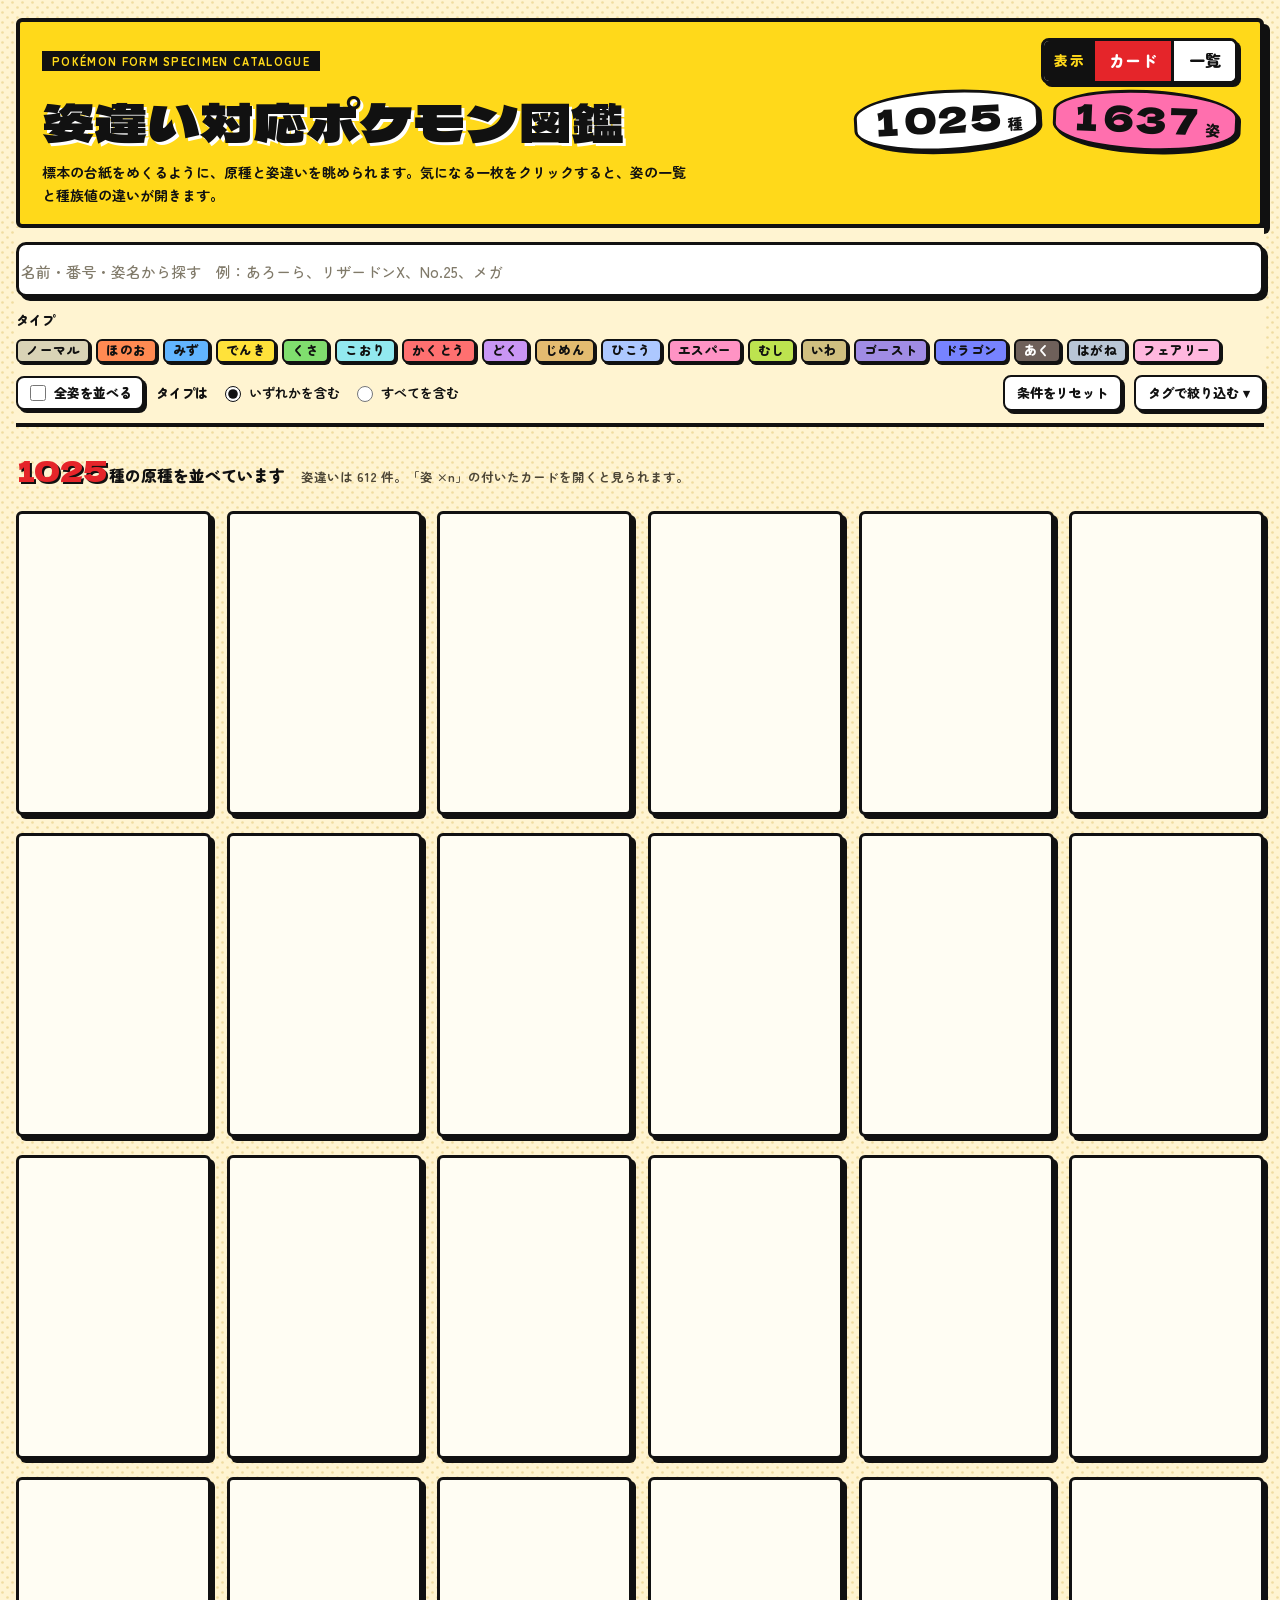
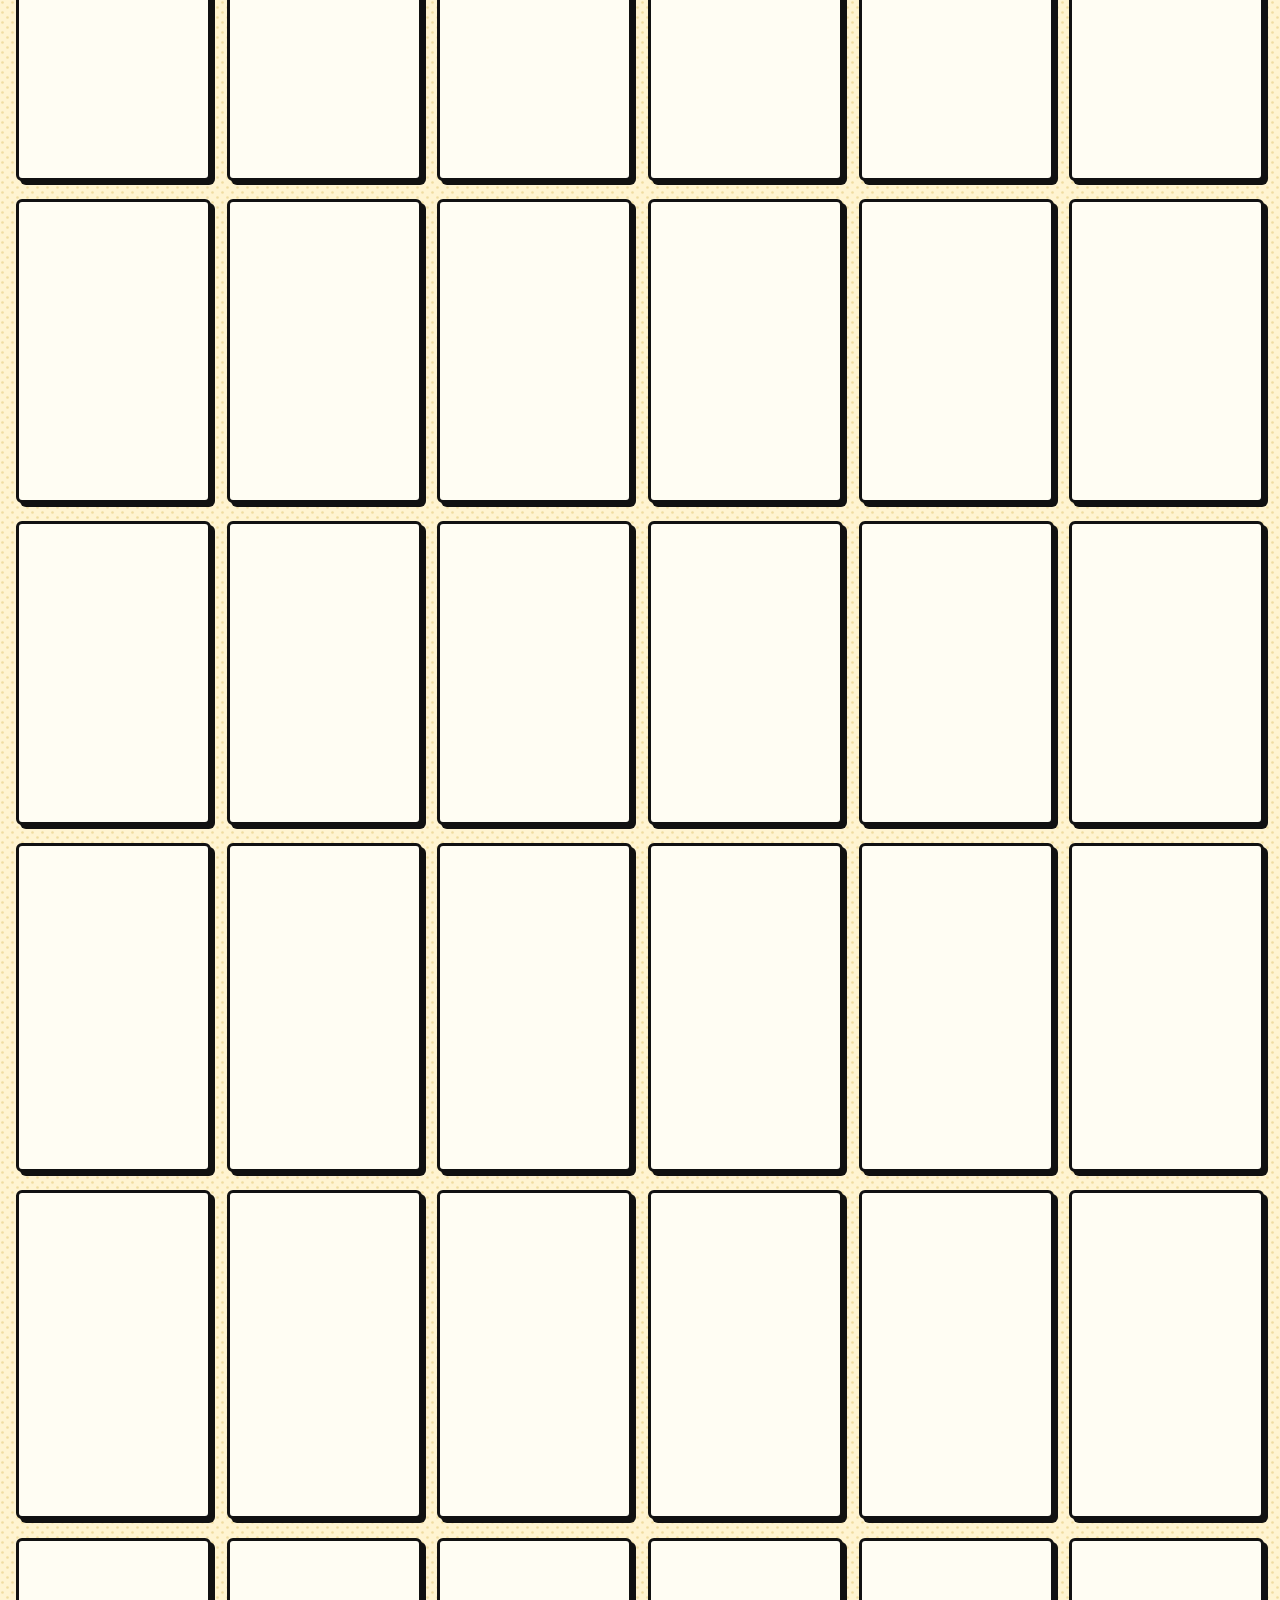
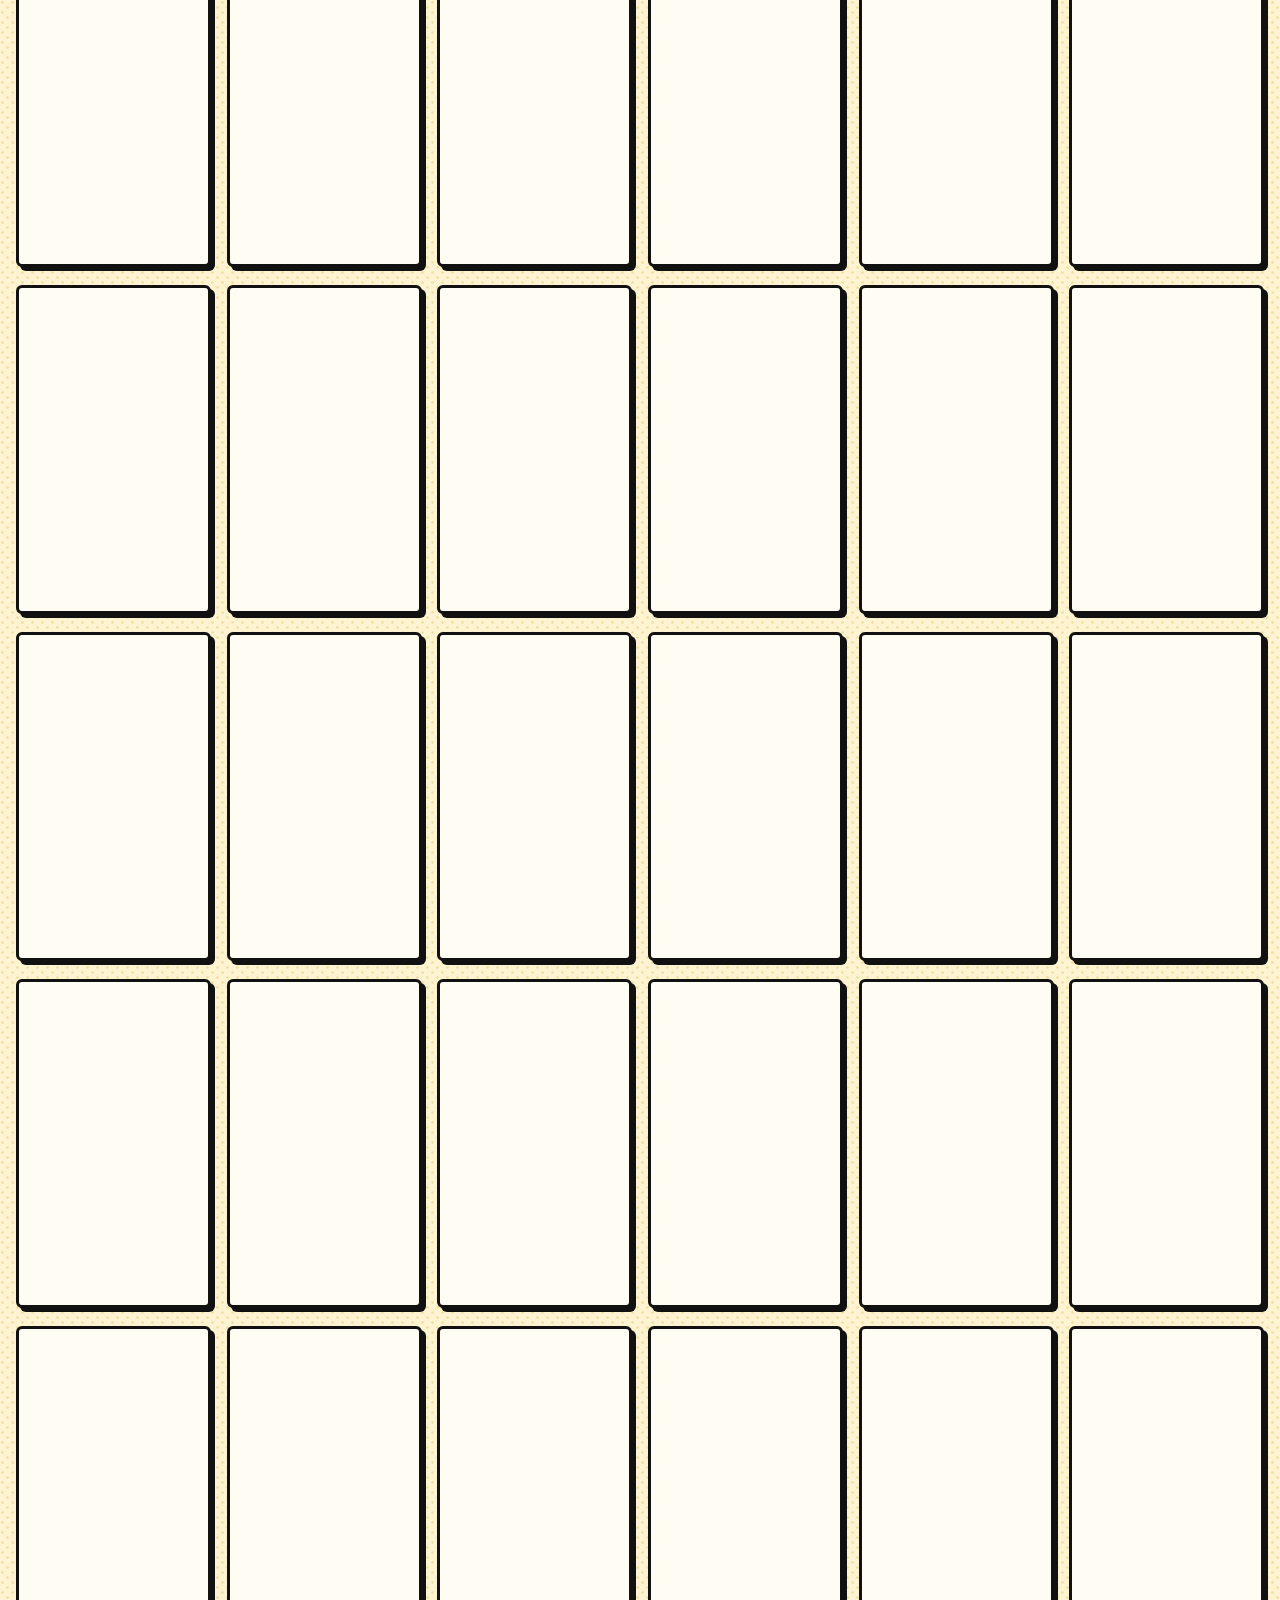
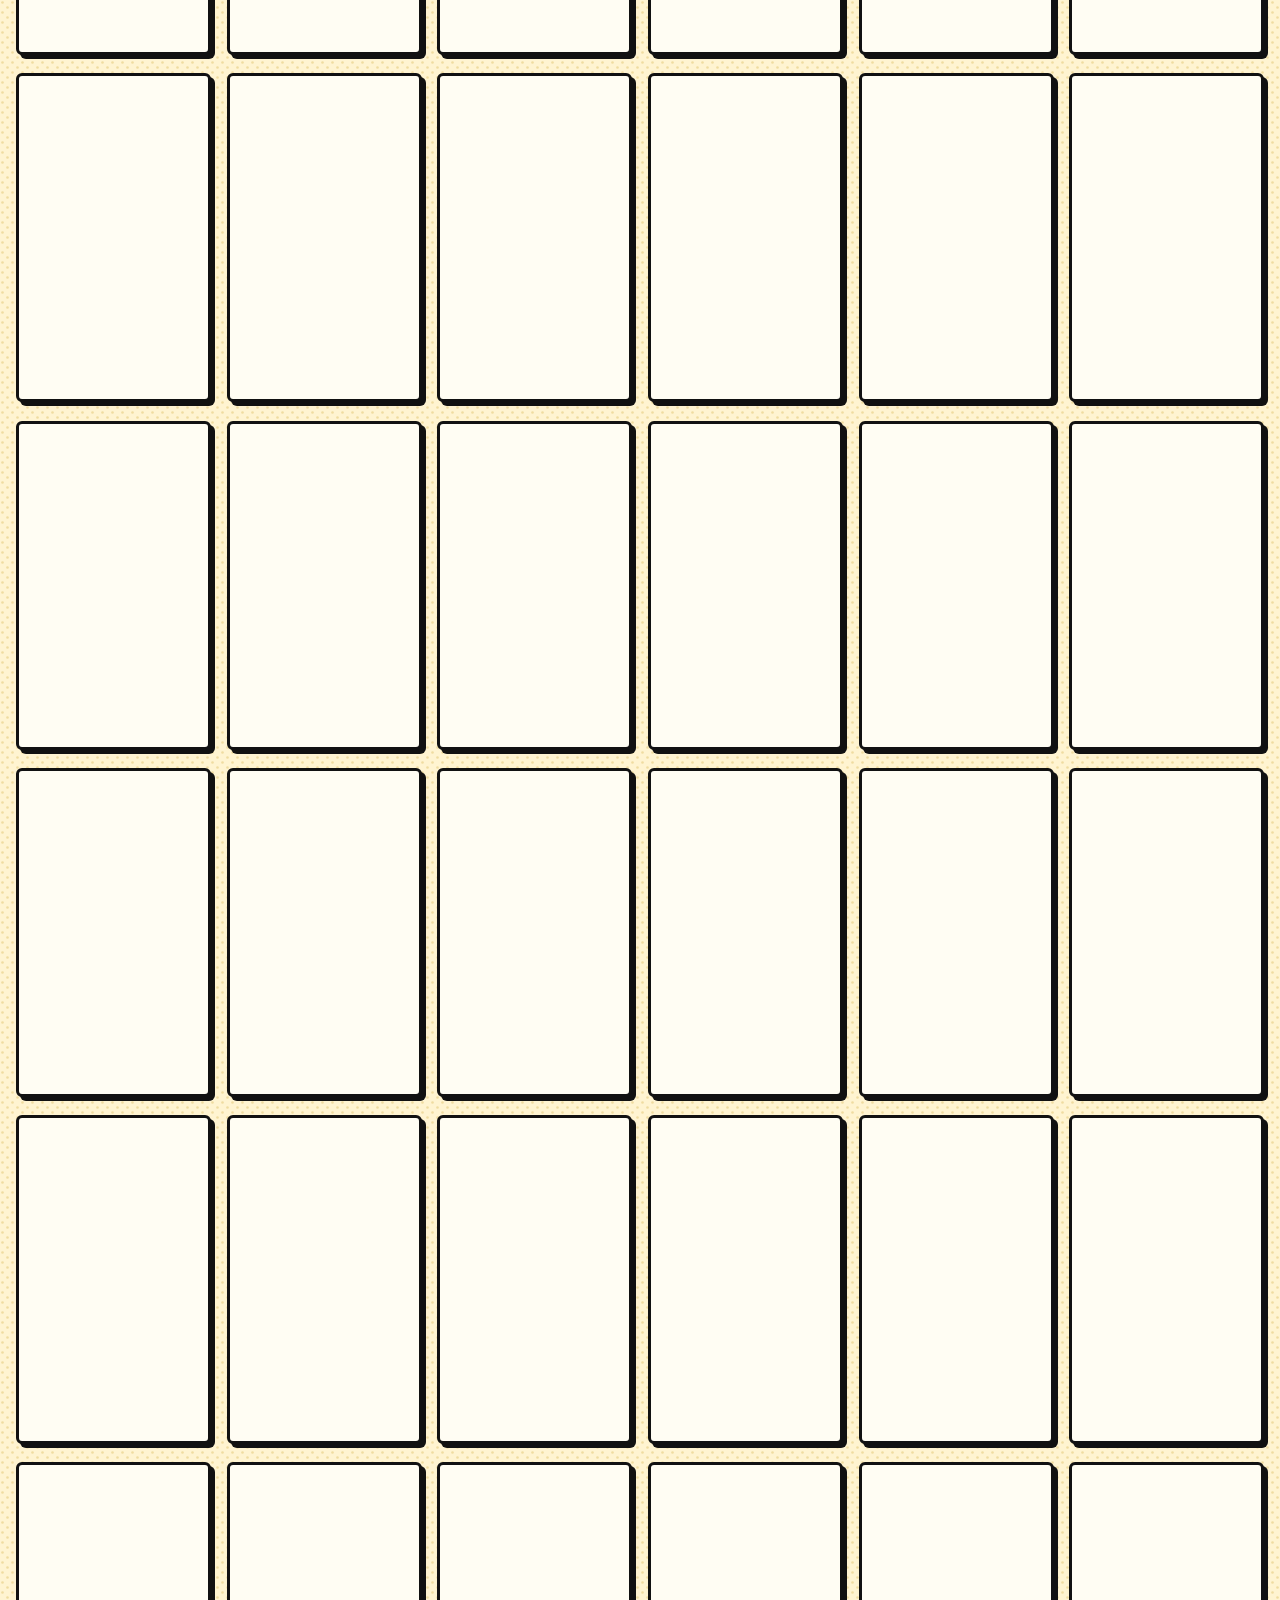
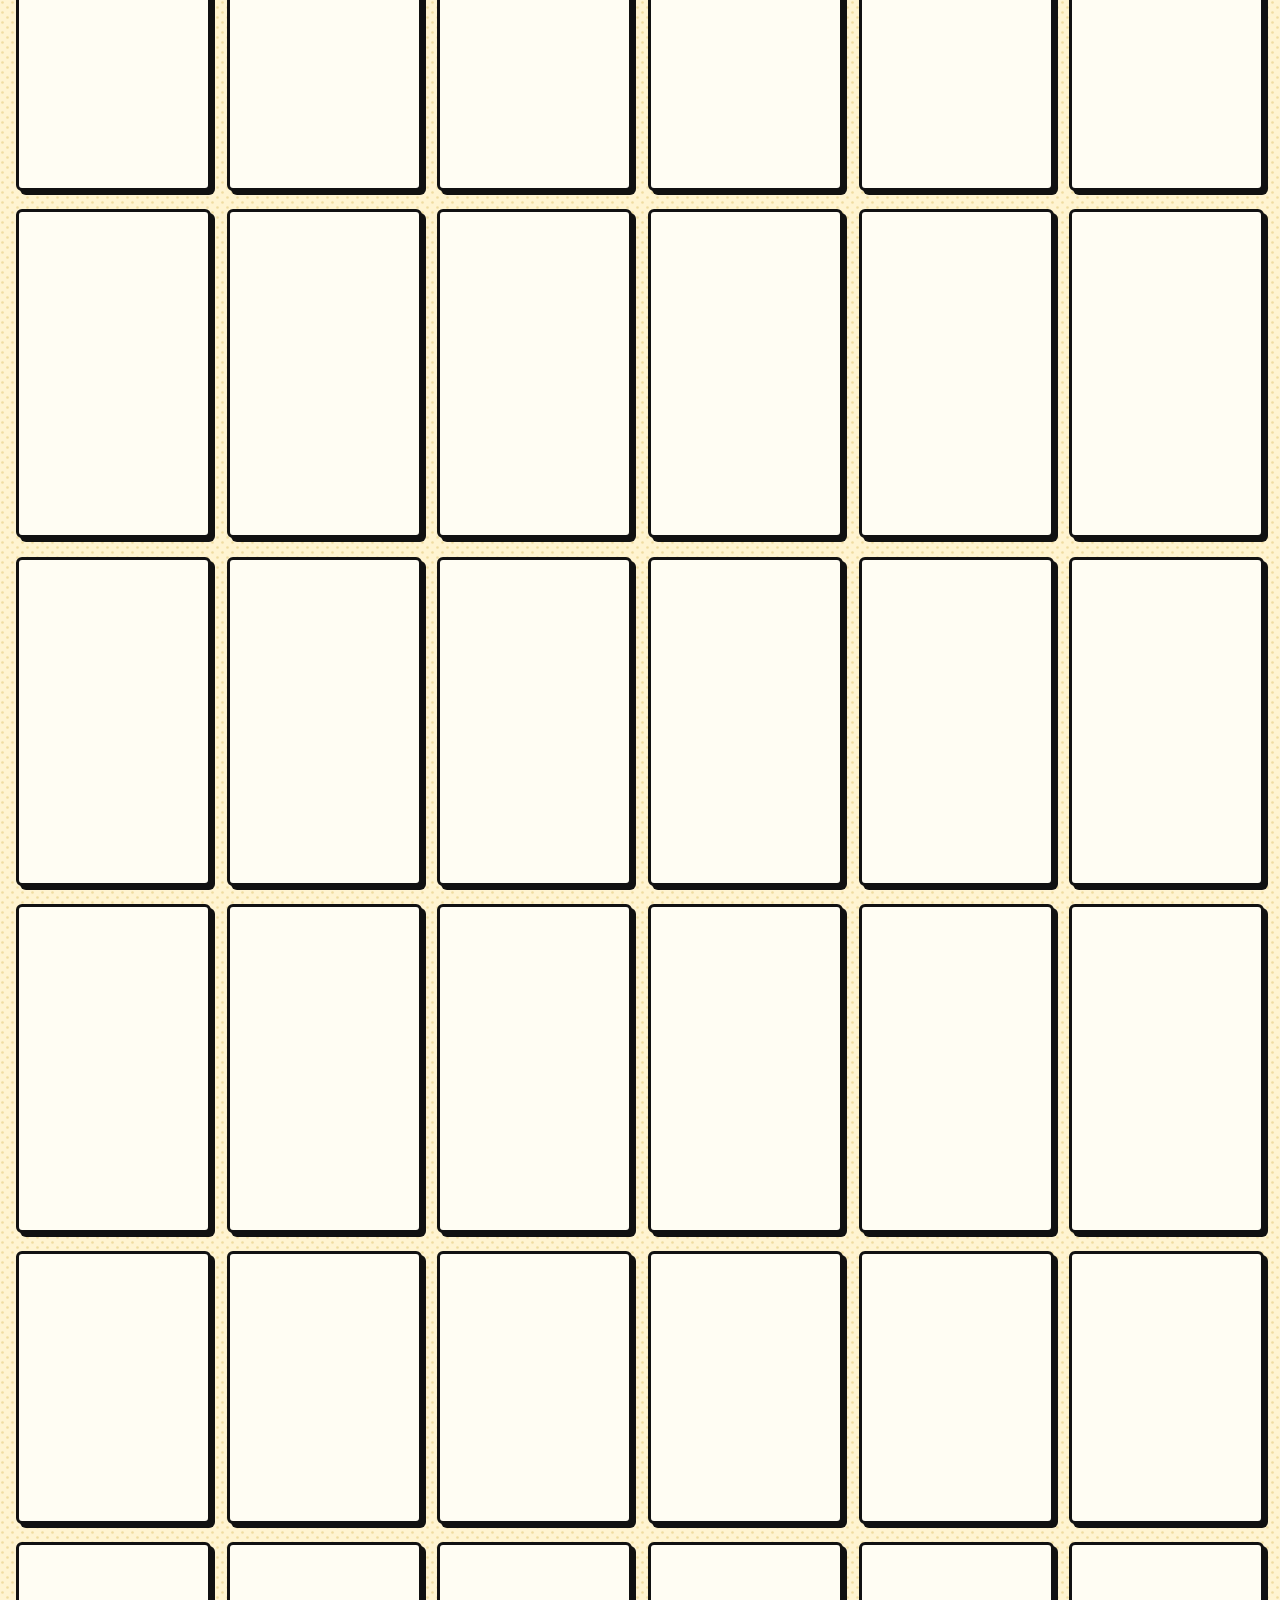
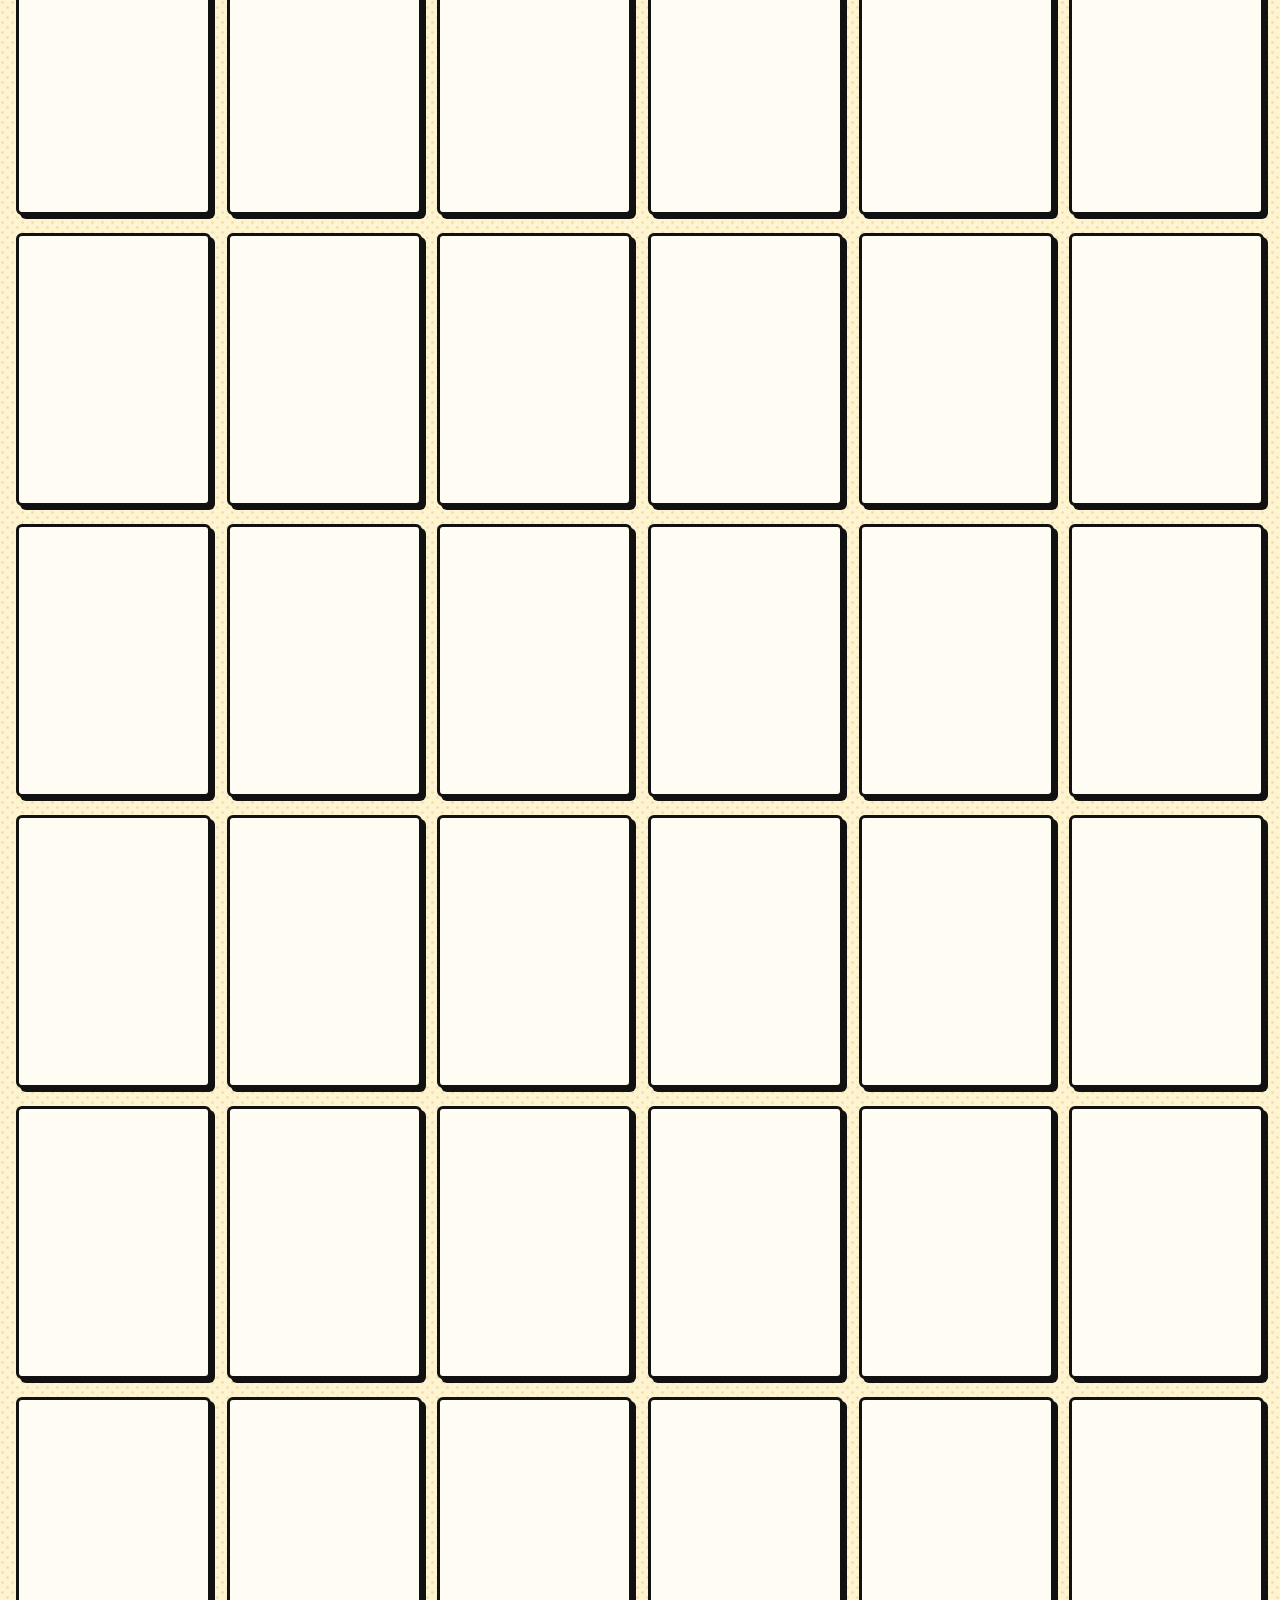
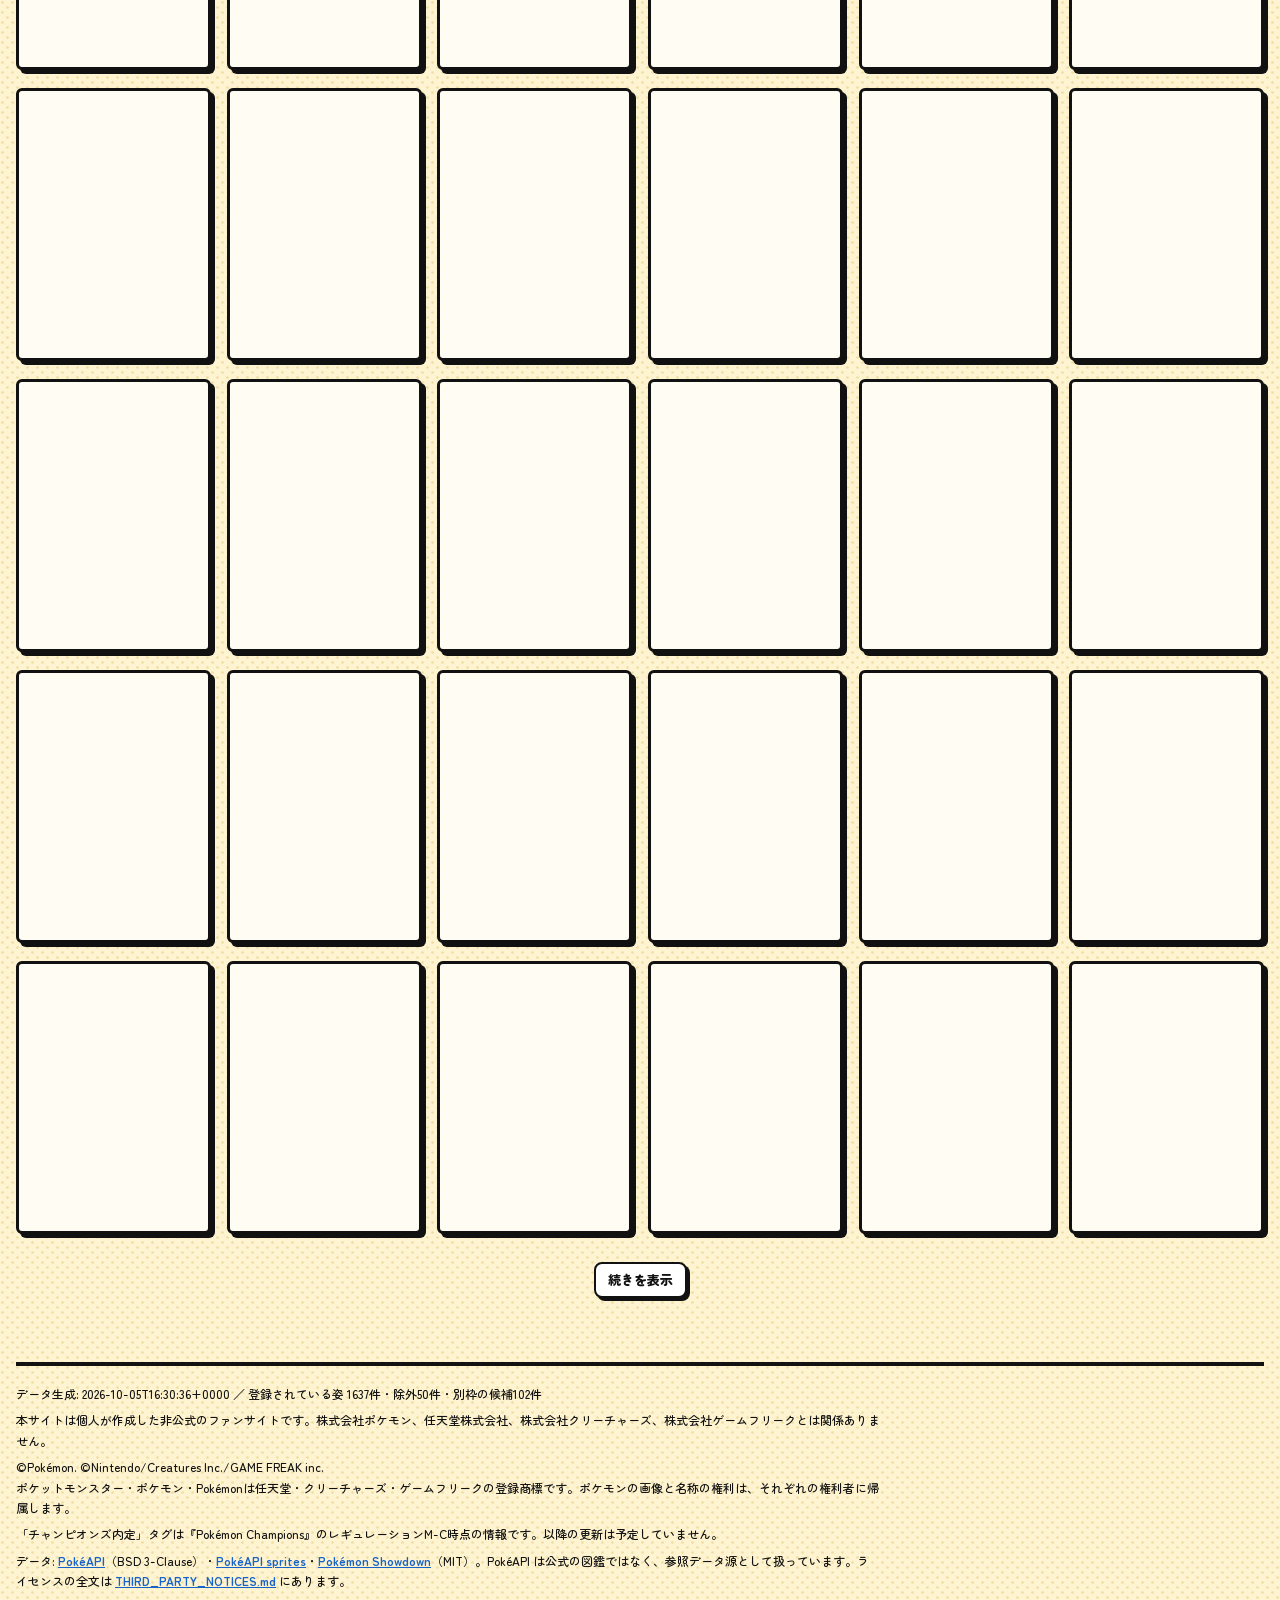
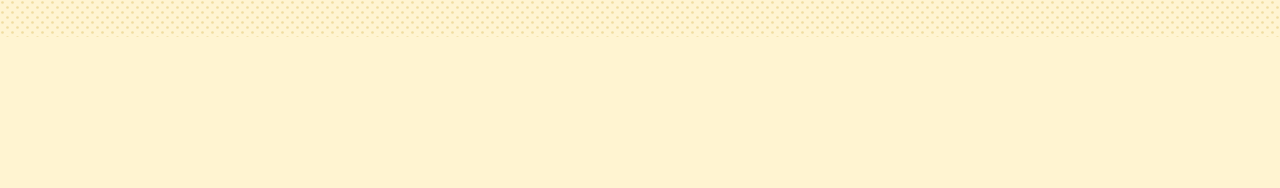
==== index.html @ 290cad77 "feat: 姿違い対応ポケモン図鑑を公開 Co-Authored-By: Claude Opus 5.5 <noreply@anthropic.com> Claude-Session: https:/" ====
<!doctype html>
<html lang="ja">
<head>
  <meta charset="utf-8">
  <meta name="viewport" content="width=device-width, initial-scale=1">
  <title>姿違い対応ポケモン図鑑</title>
  <meta http-equiv="refresh" content="0; url=index-v2.html">
  <script>location.replace("index-v2.html" + location.search + location.hash);</script>
</head>
<body><p><a href="index-v2.html">姿違い対応ポケモン図鑑を開く</a></p></body>
</html>
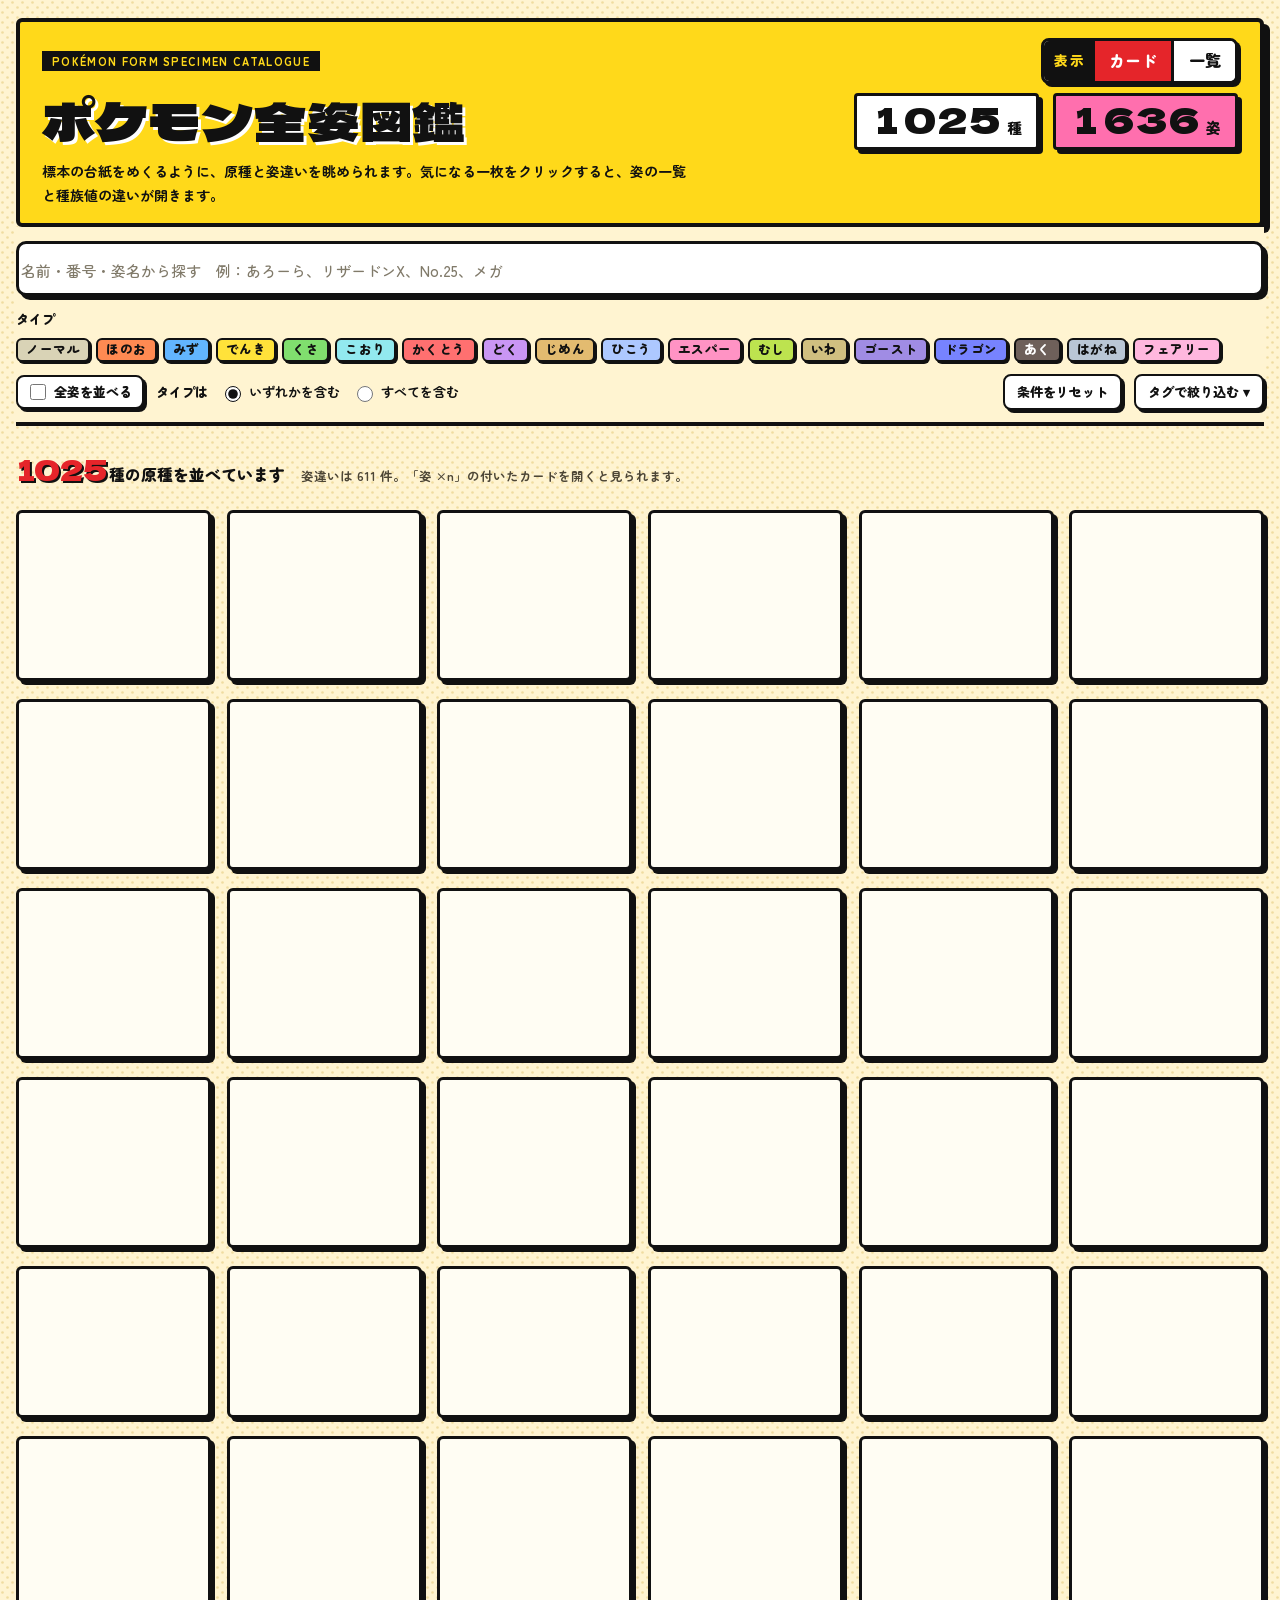
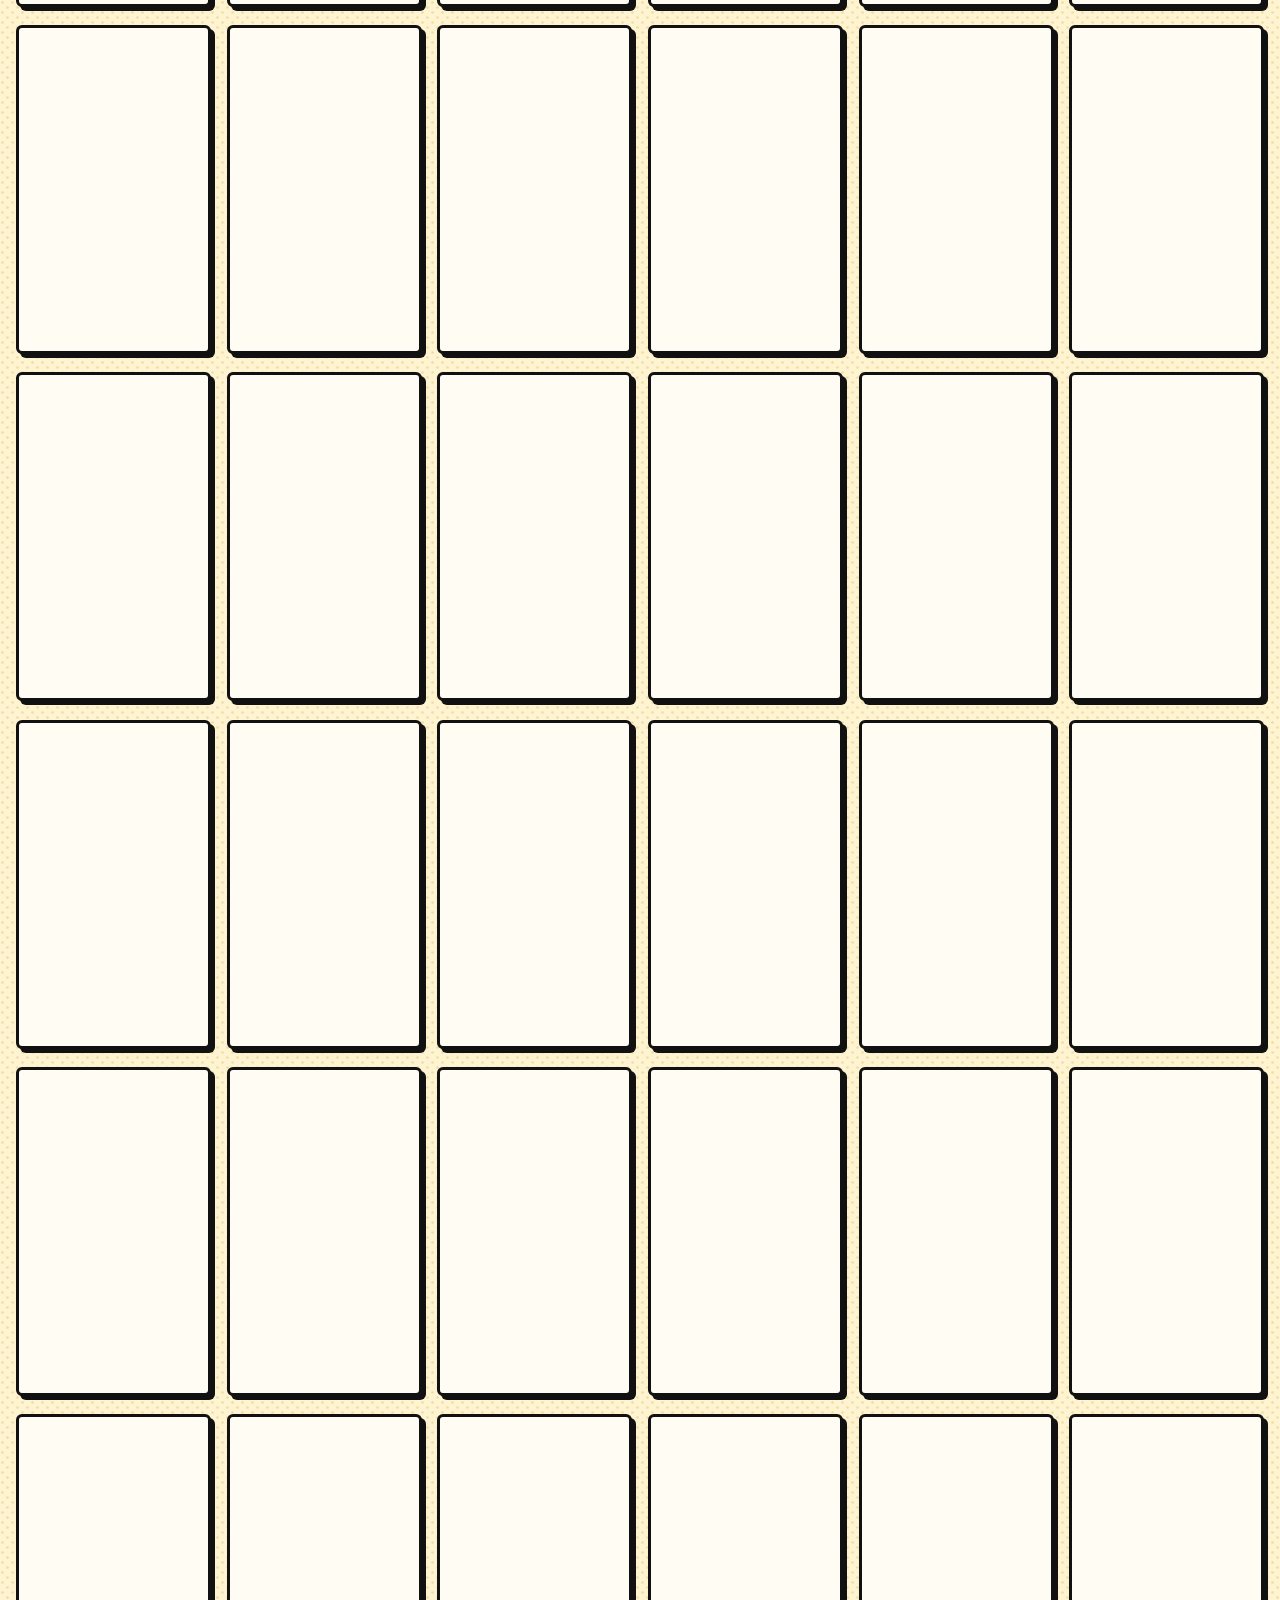
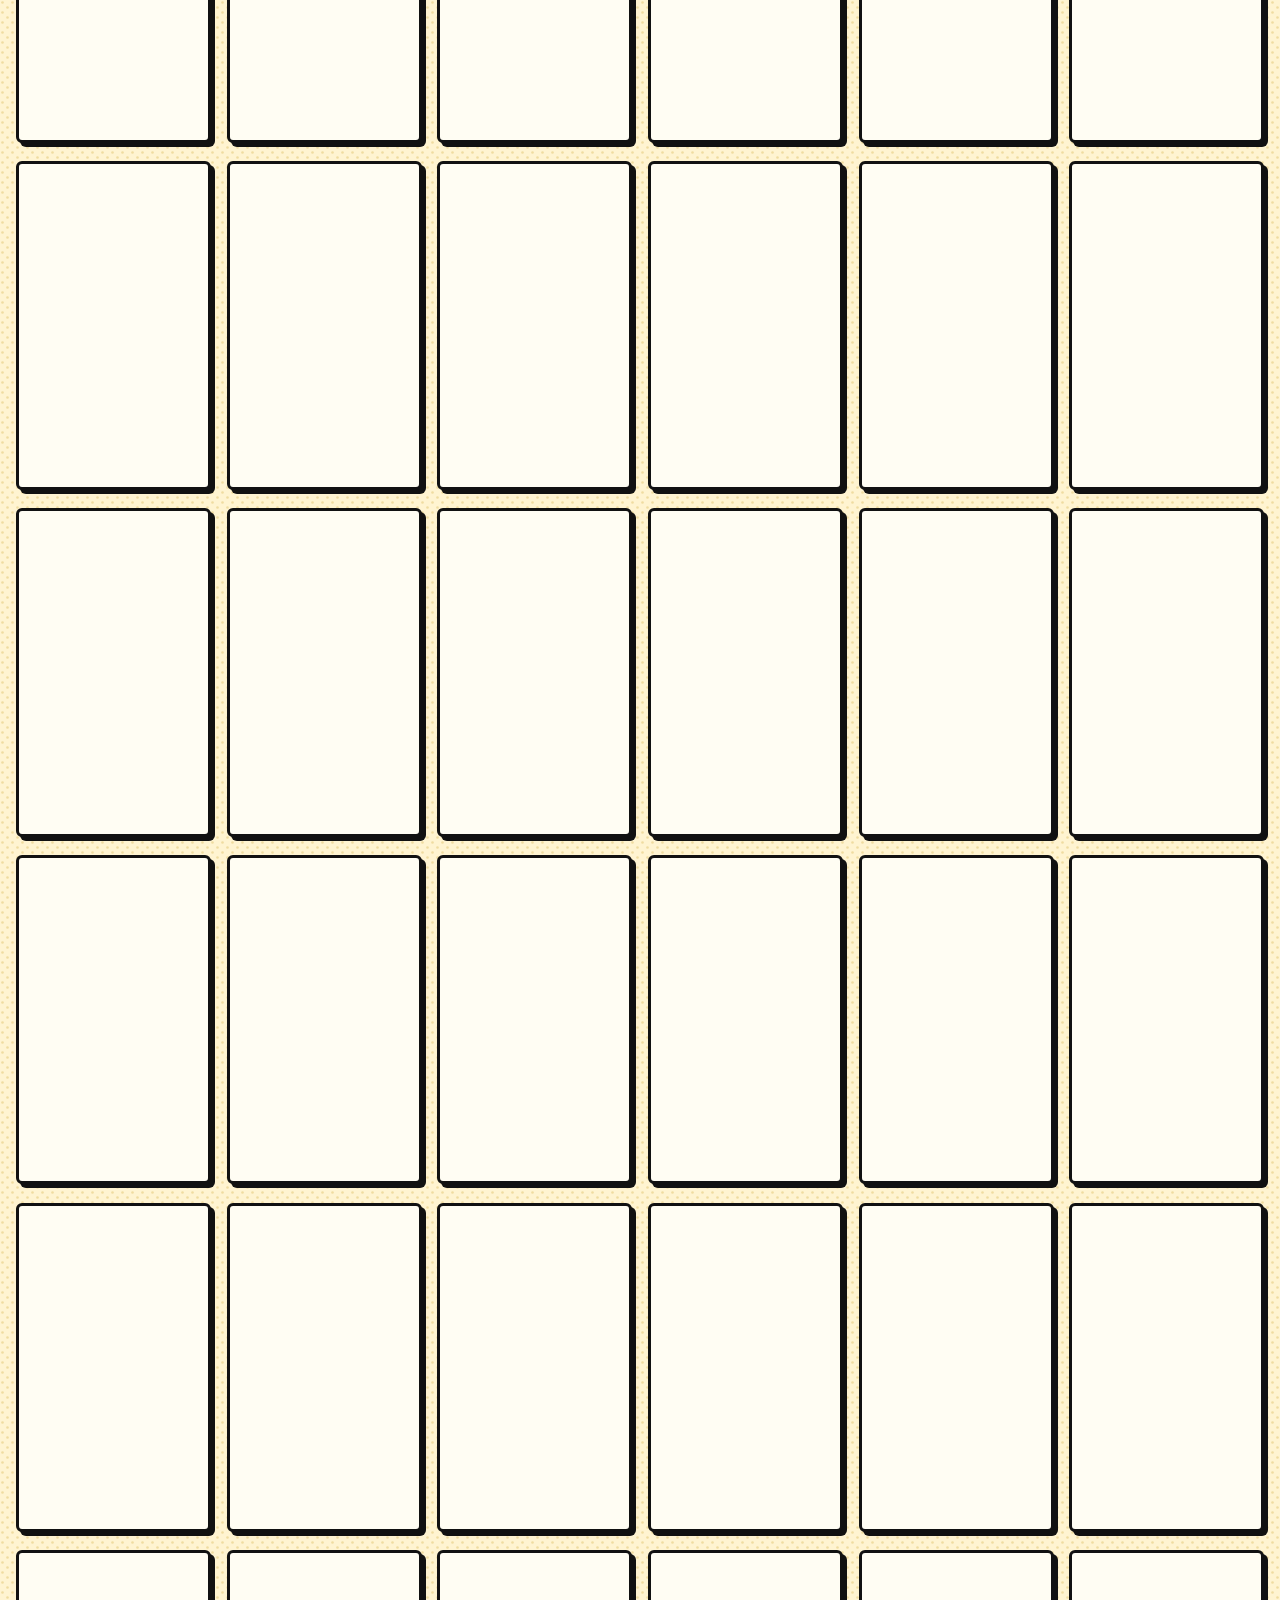
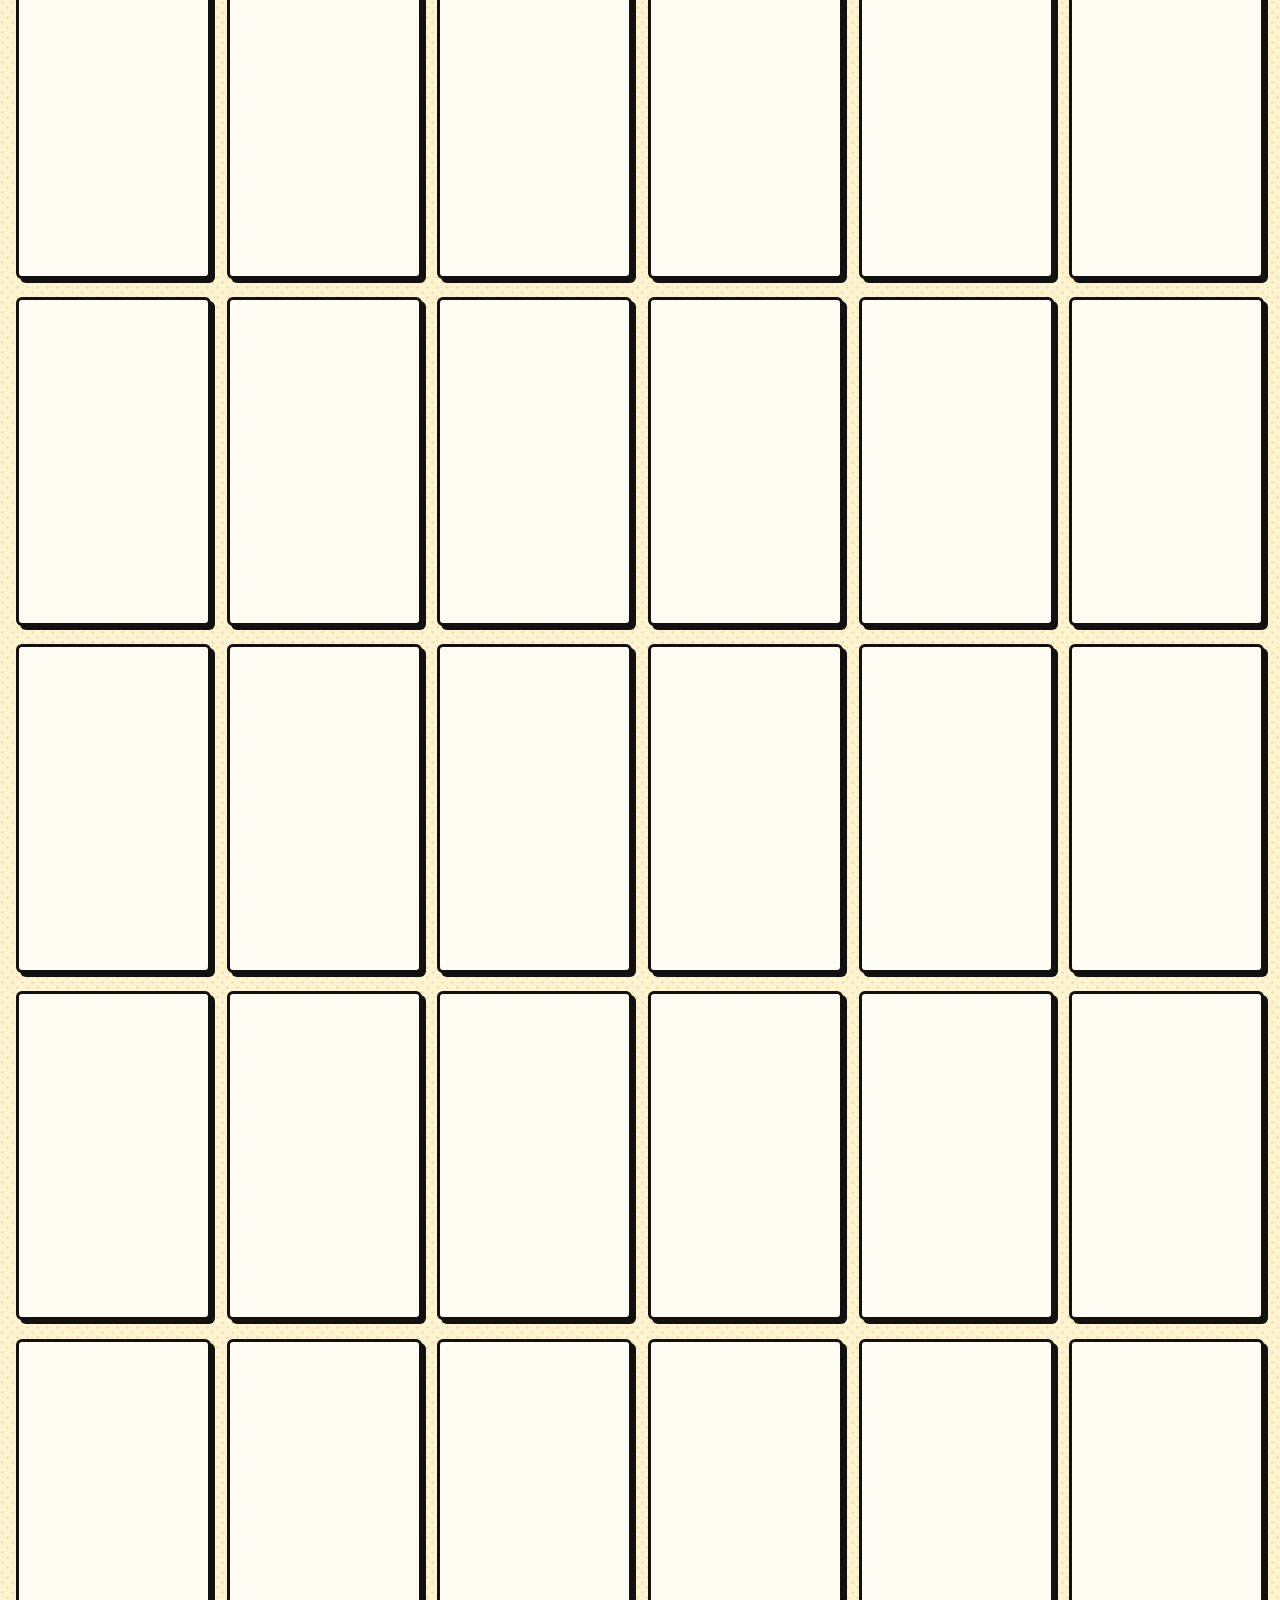
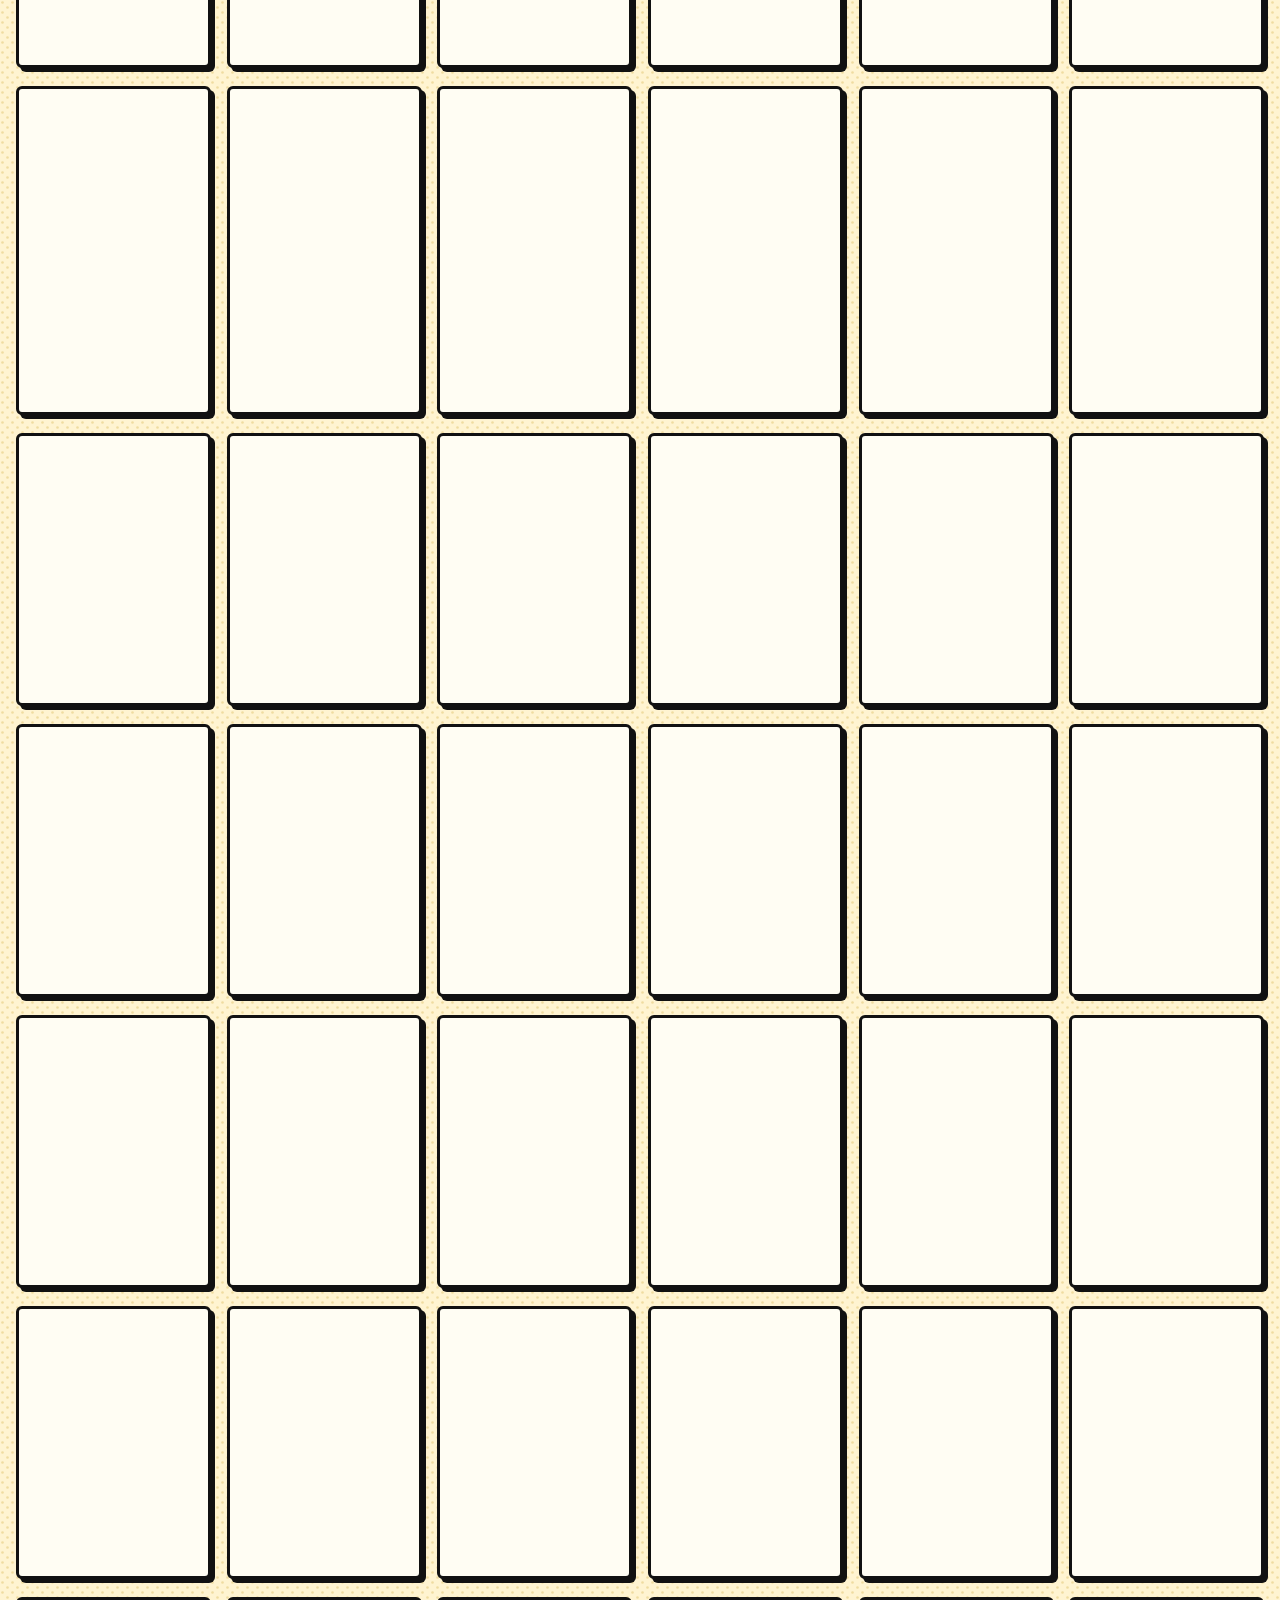
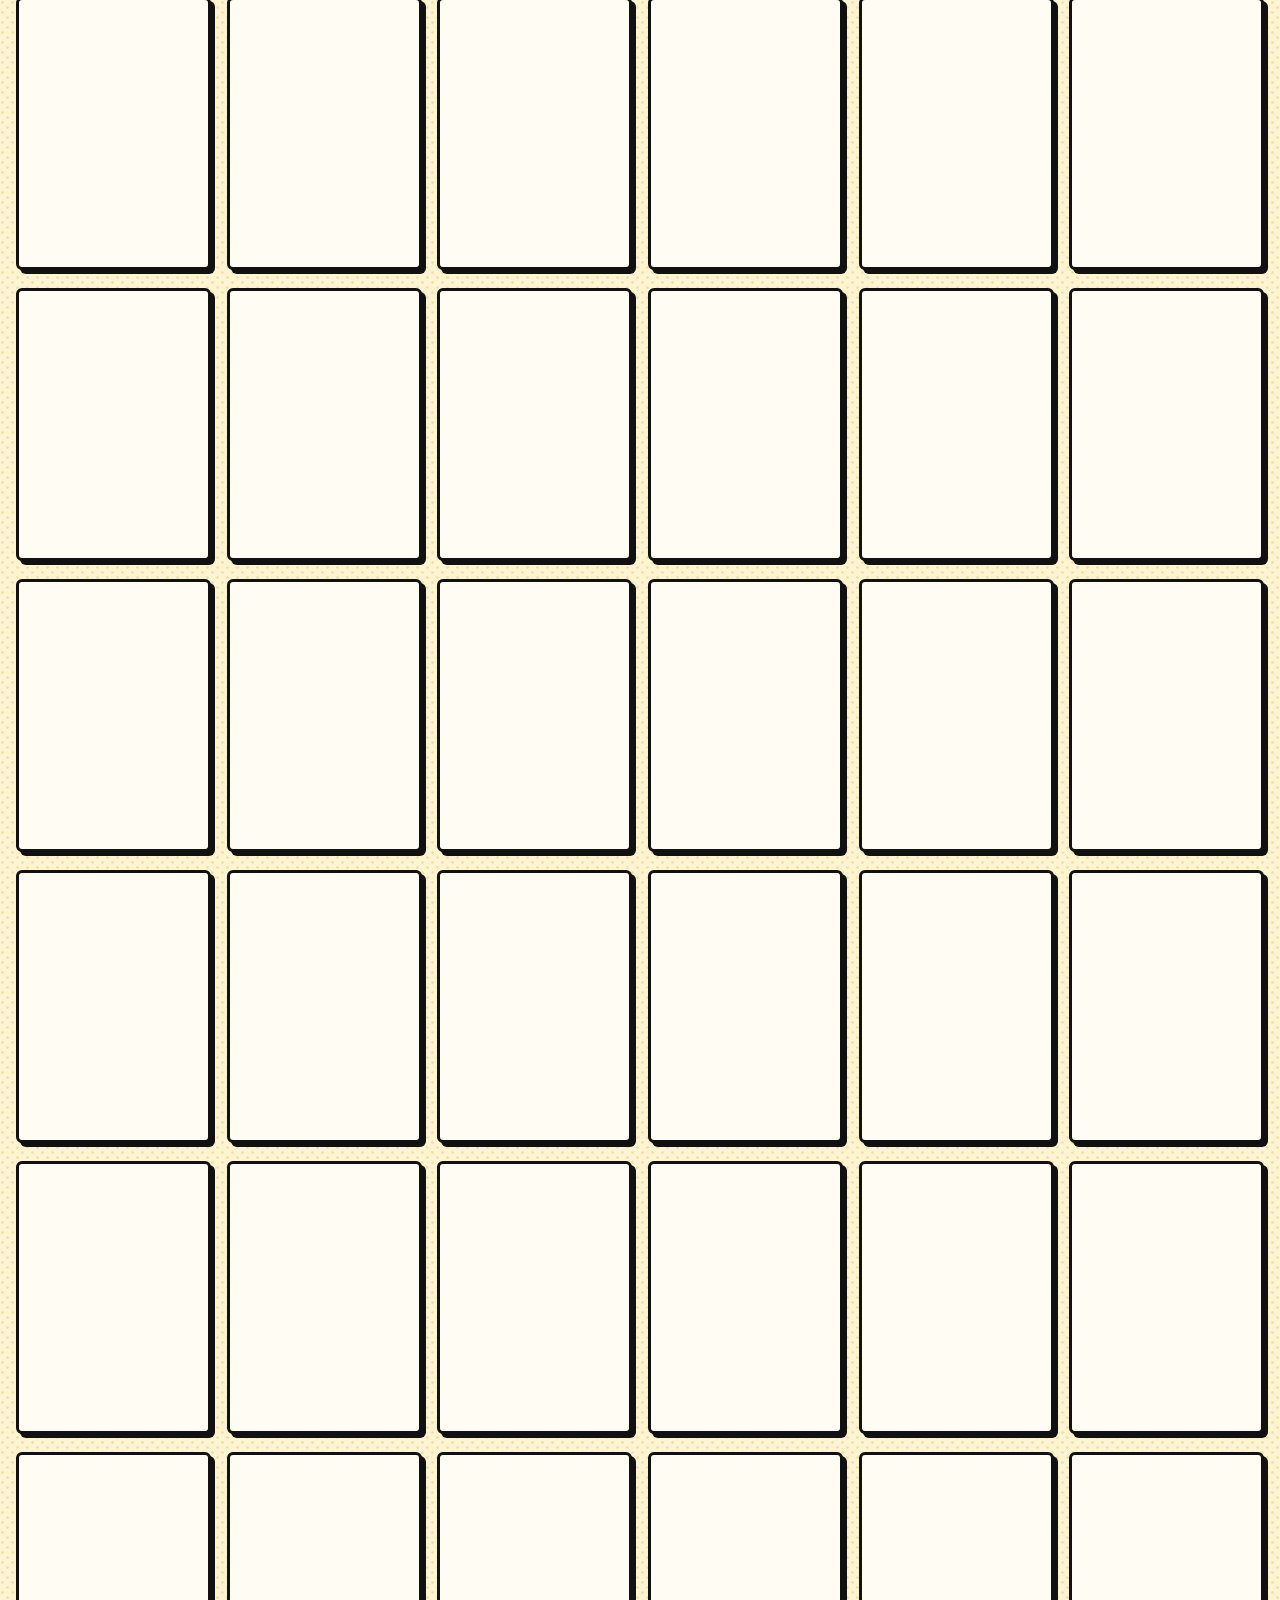
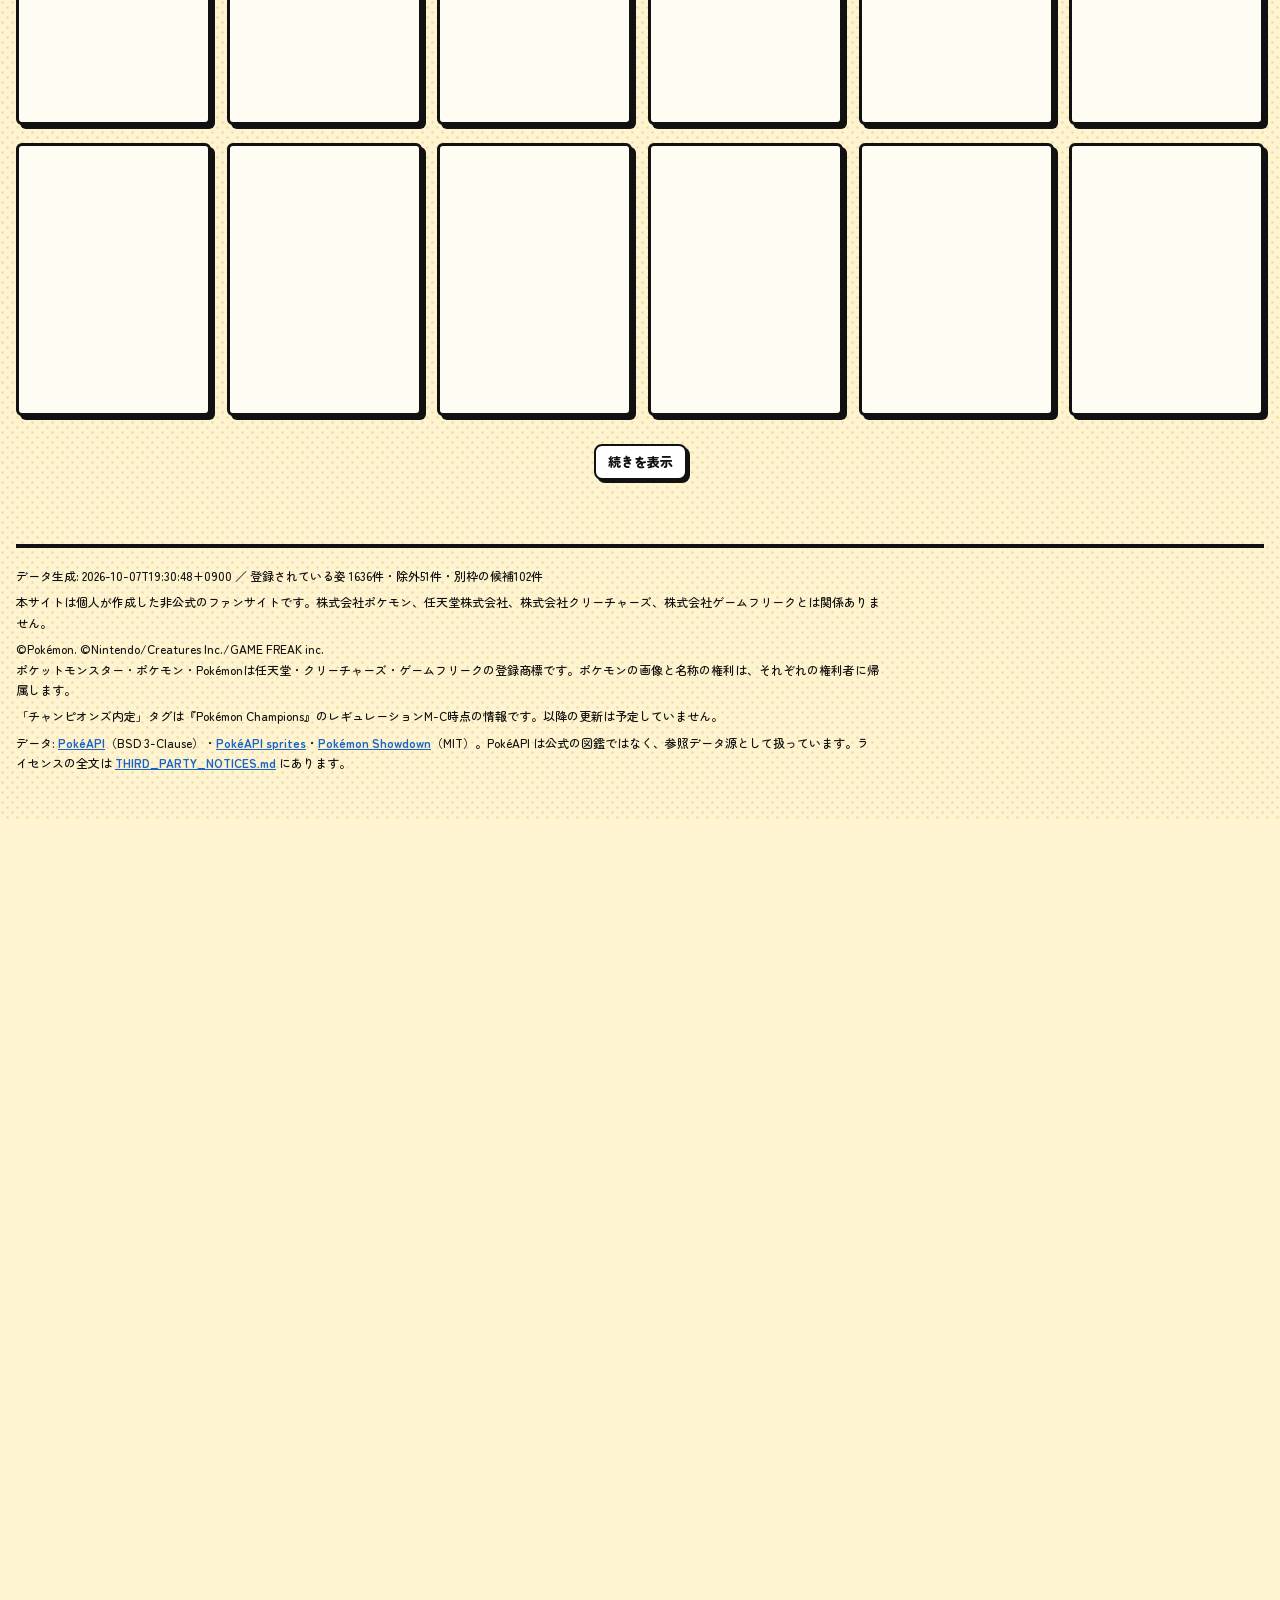
==== commit e0eb221e: "feat: 名前を「ポケモン全姿図鑑」に変更し、惜しくも不採用リストを追加 Co-Authored-By: Claude Opus 5.5 <noreply@anthropic.com> Claude" ====
--- a/index.html
+++ b/index.html
@@ -3,9 +3,9 @@
 <head>
   <meta charset="utf-8">
   <meta name="viewport" content="width=device-width, initial-scale=1">
-  <title>姿違い対応ポケモン図鑑</title>
+  <title>ポケモン全姿図鑑</title>
   <meta http-equiv="refresh" content="0; url=index-v2.html">
   <script>location.replace("index-v2.html" + location.search + location.hash);</script>
 </head>
-<body><p><a href="index-v2.html">姿違い対応ポケモン図鑑を開く</a></p></body>
+<body><p><a href="index-v2.html">ポケモン全姿図鑑を開く</a></p></body>
 </html>
